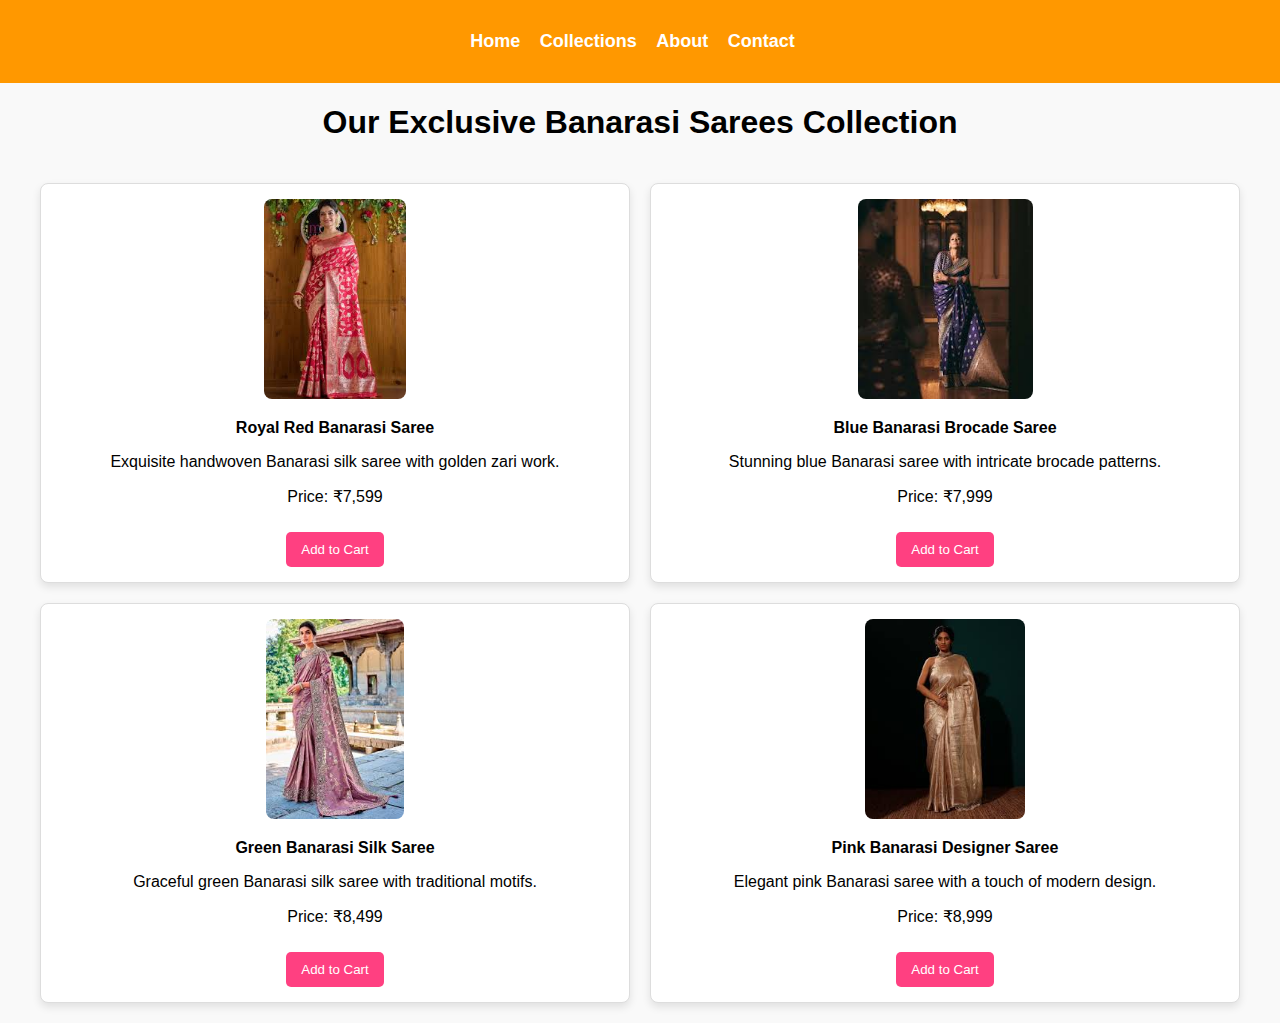
==== banarasisaree.html @ d9d16233 "Add files via upload" ====
<!DOCTYPE html>
<html lang="en">
<head>
    <meta charset="UTF-8">
    <meta name="viewport" content="width=device-width, initial-scale=1.0">
    <title>Banarasi Sarees</title>
    <link rel="stylesheet" href="styles.css">
</head>
<body>
    <nav>
        <ul>
            <li><a href="index.html">Home</a></li>
            <li><a href="collections.html">Collections</a></li>
            <li><a href="about.html">About</a></li>
            <li><a href="contact.html">Contact</a></li>
        </ul>
    </nav>

    <h1>Our Exclusive Banarasi Sarees Collection</h1>

    <div class="saree-container">
        <div class="saree-item" >
            <img src="images\banarasiimg1.jpeg" alt="Banarasi Saree 1">
            <p><strong>Royal Red Banarasi Saree</strong></p>
            <p>Exquisite handwoven Banarasi silk saree with golden zari work.</p>
            <p>Price: ₹7,599</p>
            <button class="add-to-cart">Add to Cart</button>
        </div>

        <div class="saree-item">
            <img src="images\banarasiimg2.jpeg" alt="Banarasi Saree 2">
            <p><strong>Blue Banarasi Brocade Saree</strong></p>
            <p>Stunning blue Banarasi saree with intricate brocade patterns.</p>
            <p>Price: ₹7,999</p>
            <button class="add-to-cart">Add to Cart</button>
        </div>

        <div class="saree-item">
            <img src="images\banarasiimg3.jpeg" alt="Banarasi Saree 3">
            <p><strong>Green Banarasi Silk Saree</strong></p>
            <p>Graceful green Banarasi silk saree with traditional motifs.</p>
            <p>Price: ₹8,499</p>
            <button class="add-to-cart">Add to Cart</button>
        </div>

        <div class="saree-item">
            <img src="images\banarasiimg4.jpeg" alt="Banarasi Saree 4">
            <p><strong>Pink Banarasi Designer Saree</strong></p>
            <p>Elegant pink Banarasi saree with a touch of modern design.</p>
            <p>Price: ₹8,999</p>
            <button class="add-to-cart">Add to Cart</button>
        </div>
    </div>

    <script>
        document.querySelectorAll('.add-to-cart').forEach(button => {
            button.addEventListener('click', (event) => {
                let item = event.target.parentElement;
                let itemName = item.querySelector('strong').innerText;
                let itemPrice = item.querySelectorAll('p')[2].innerText; // Get price text
                let itemImage = item.querySelector('img').src;

                // Retrieve cart items from localStorage or initialize empty array
                let cart = JSON.parse(localStorage.getItem('cart')) || [];

                // Add the selected item to the cart
                cart.push({ name: itemName, price: itemPrice, image: itemImage });

                // Store updated cart back to localStorage
                localStorage.setItem('cart', JSON.stringify(cart));

                alert('Item added to cart!');
            });
        });
    </script>



<style>
    body {
        font-family: Arial, sans-serif;
        margin: 0;
        padding: 0;
        background-color: #f9f9f9;
        text-align: center;
    }

    nav {
        background-color: #ff9800;
        padding: 15px;
    }

    nav ul {
        list-style-type: none;
        padding: 0;
    }

    nav ul li {
        display: inline;
        margin-right: 15px;
    }

    nav ul li a {
        color: white;
        text-decoration: none;
        font-size: 18px;
        font-weight: bold;
    }

    .saree-container {
        display: flex;
        flex-wrap: wrap;
        justify-content: center;
        gap: 20px;
        padding: 20px;
    }

    .saree-item {
        width: 45%;
        text-align: center;
        border: 1px solid #ddd;
        padding: 15px;
        background: #fff;
        border-radius: 8px;
        box-shadow: 0 4px 8px rgba(0, 0, 0, 0.1);
    }

    .saree-item img {
        width: auto;
        height: 200px;
        max-width: 100%;
        border-radius: 8px;
    }

    .add-to-cart {
        background-color: #ff4081;
        color: white;
        border: none;
        padding: 10px 15px;
        margin-top: 10px;
        cursor: pointer;
        border-radius: 5px;
    }

    .add-to-cart:hover {
        background-color: #e91e63;
    }

    @media (max-width: 768px) {
        .saree-item {
            width: 90%;
        }
    }
</style>
</body>
</html>
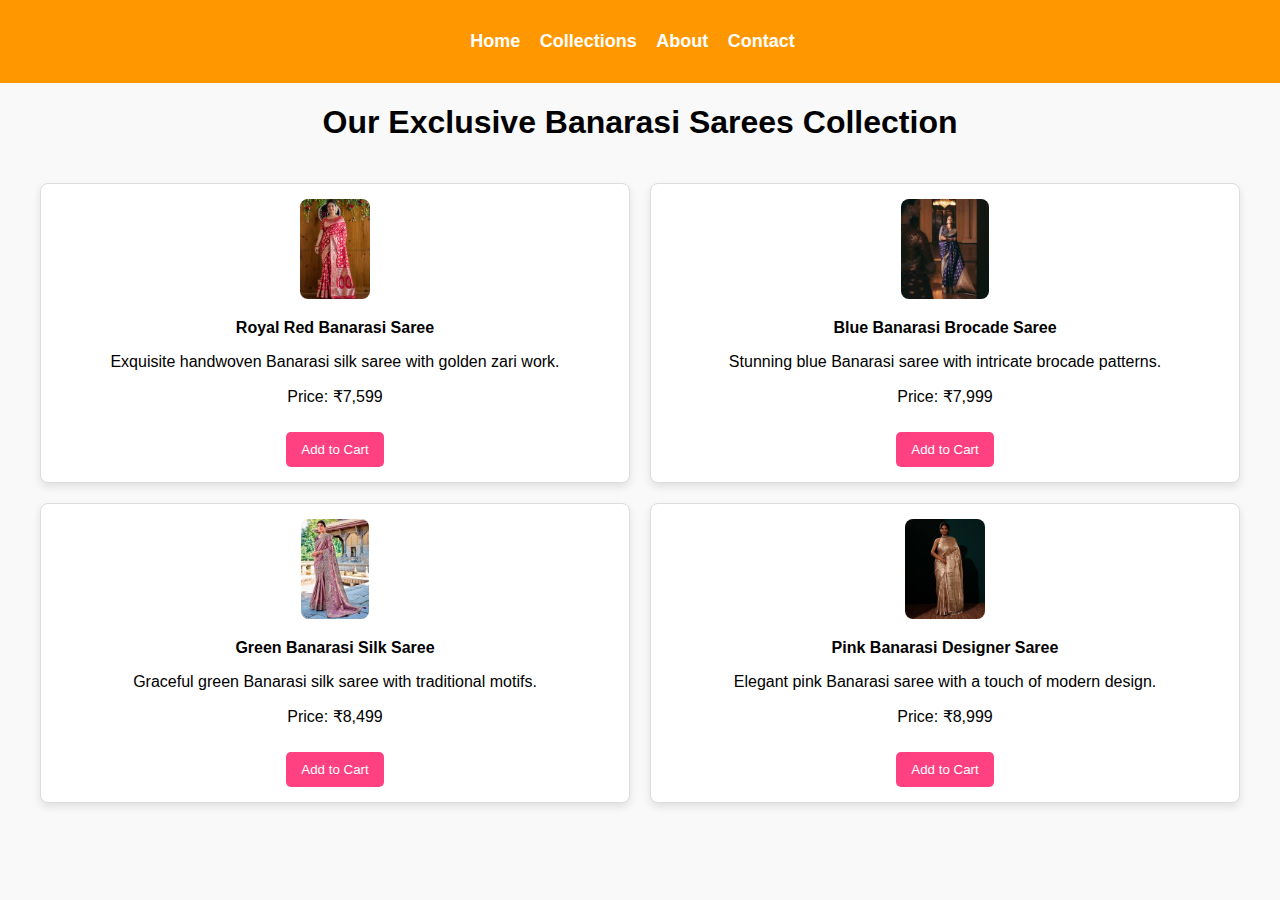
==== commit be10447d: "Update banarasisaree.html" ====
--- a/banarasisaree.html
+++ b/banarasisaree.html
@@ -127,9 +127,11 @@
 
     .saree-item img {
         width: auto;
-        height: 200px;
+        height: 100px;
         max-width: 100%;
         border-radius: 8px;
+        max-height: 250px;
+        object-fit: cover;
     }
 
     .add-to-cart {
